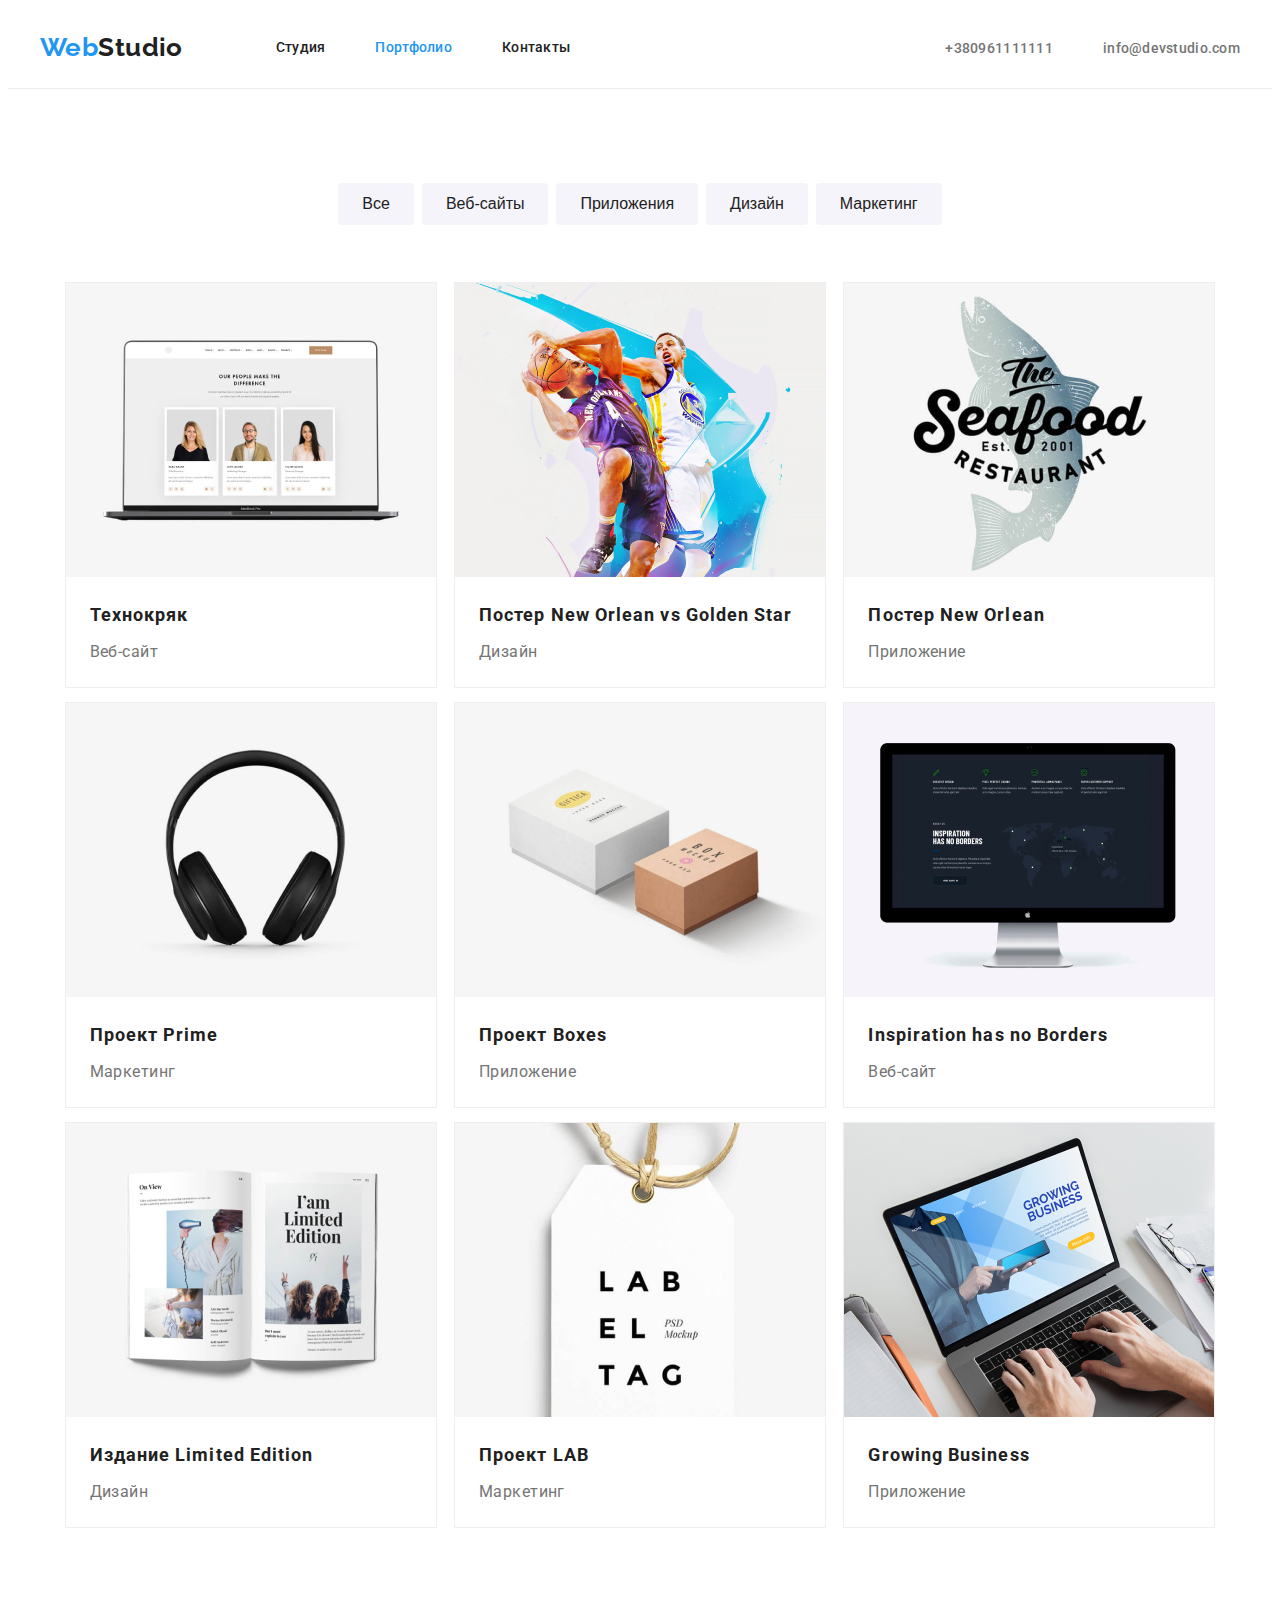
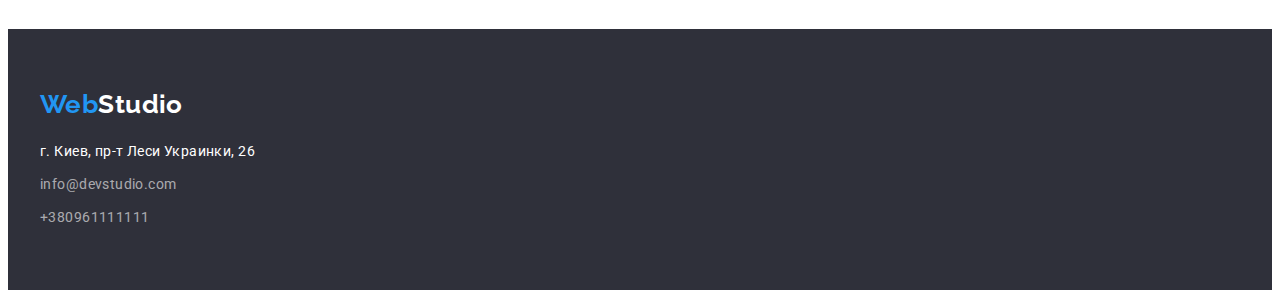
==== portfolio.html @ 531b3b22 "Update 1" ====
<!DOCTYPE html>
<html lang="en">
    <head>
        <meta charset="UTF-8">
        <meta name="viewport" content="width=device-width, initial-scale=1.0">
        <title>Portfolio</title>
        <link rel="preconnect" href="https://fonts.gstatic.com">
        <link href="https://fonts.googleapis.com/css2?family=Raleway:wght@700&family=Roboto:wght@400;500;700;900&display=swap"
            rel="stylesheet">
            <link rel="stylesheet" href="https://cdnjs.cloudflare.com/ajax/libs/modern-normalize/1.0.0/modern-normalize.min.css" integrity="sha512-ISS7cAi1PEhQ8jnbJpJZMd29NlhNj4AWYyLOSp2CE/CsHxTCu+r+t0D2yoJudVrd0/8fTVPUVDzY5Tvli75u/g==" crossorigin="anonymous" />
        <link rel="stylesheet" href="./CSS/styles.css">
    </head>
    <body>
        <header class="header">
                <div class="container">
                <nav class="navigation">
                    <!--portfolio Logo section-->
            <a class="logotype link" href="./index.html" target="_blank"><span class="logo-item">Web</span>Studio</a>
            <!--Navigation-->
            <ul class="navigation-list list">
                <li class="navigation-item">
                    <a class="navigation-link link" href="./index.html">Студия</a>
                </li>
                <li class="navigation-item">
                    <a class="navigation-link-current link" href="./portfolio.html">Портфолио</a>
                </li>
                <li class="navigation-item">
                    <a class="navigation-link link" href="#">Контакты</a>
                </li>
            </ul>
            </nav>
            <ul class="contactlist list">
                <li class="contact-link"> <a class="contact-item link" href="tel:+380961111111">+380961111111</a> </li>
                <li class="contact-link"> <a class="contact-item link" href="mailto:info@devstudio.com">info@devstudio.com</a> </li>
            </ul>
            </div>
        </header >
        <main>
            <!--portfolio Main section-->
            <section class="portfolio">
                <div class="container">
                    <h1 class="visually-hidden">filter-button</h1>
                    <ul class="list-portfolio-buttons list">
                        <li class="portfolio-buttons-items"><button class="portfolio-button" type="button">Все</button></li>
                        <li class="portfolio-buttons-items"><button class="portfolio-button" type="button">Веб-сайты</button></li>
                        <li class="portfolio-buttons-items"><button class="portfolio-button" type="button">Приложения</button></li>
                        <li class="portfolio-buttons-items"><button class="portfolio-button" type="button">Дизайн</button></li>
                        <li class="portfolio-buttons-items"><button class="portfolio-button" type="button">Маркетинг</button></li>
                    </ul>                     
                    <ul class="list-portfolio-images list">
                        <li class="list-portfolio-images-items link"><a class="link" href=""><img class="portfolio-image" src="./images/pimg/img1.png"
                                    alt="Технокряк">
                                <div class="portfolio-content">
                                    <h2 class="portfolio-images-title">Технокряк</h2>
                                    <p class="portfolio-image-description">Веб-сайт</p>
                                </div>
                            </a>
                        </li>
                        <li class="list-portfolio-images-items link"><a class="link" href=""><img class="portfolio-image" src="./images/pimg/img2.png"
                                    alt="Постер New Orlean">
                                <div class="portfolio-content">
                                    <h2 class="portfolio-images-title">Постер New Orlean vs Golden Star</h2>
                                    <p class="portfolio-image-description">Дизайн</p>
                                </div>
                            </a>
                        </li>
                        <li class="list-portfolio-images-items link"><a class="link" href=""><img class="portfolio-image" src="./images/pimg/img3.png"
                                    alt="Постер New Orlean">
                                <div class="portfolio-content">
                                    <h2 class="portfolio-images-title">Постер New Orlean</h2>
                                    <p class="portfolio-image-description">Приложение</p>
                                </div>
                            </a>
                        </li>
                        <li class="list-portfolio-images-items link"><a class="link" href=""><img class="portfolio-image" src="./images/pimg/img4.png"
                                    alt="Проект Prime">
                                <div class="portfolio-content">
                                    <h2 class="portfolio-images-title">Проект Prime</h2>
                                    <p class="portfolio-image-description">Маркетинг</p>
                                </div>
                            </a>
                        </li>
                        <li class="list-portfolio-images-items link"><a class="link" href=""><img class="portfolio-image" src="./images/pimg/img5.png"
                                    alt="Проект Boxes">
                                <div class="portfolio-content">
                                    <h2 class="portfolio-images-title">Проект Boxes</h2>
                                    <p class="portfolio-image-description">Приложение</p>
                                </div>
                            </a>
                        </li>
                        <li class="list-portfolio-images-items link"><a class="link" href=""><img class="portfolio-image" src="./images/pimg/img6.png"
                                    alt="Inspiration has no Borders">
                                <div class="portfolio-content">
                                    <h2 class="portfolio-images-title">Inspiration has no Borders</h2>
                                    <p class="portfolio-image-description">Веб-сайт</p>
                                </div>
                            </a>
                        </li>
                        <li class="list-portfolio-images-items link"><a class="link" href=""><img class="portfolio-image" src="./images/pimg/img7.png"
                                    alt="Издание Limited Edition">
                                <div class="portfolio-content">
                                    <h2 class="portfolio-images-title">Издание Limited Edition</h2>
                                    <p class="portfolio-image-description">Дизайн</p>
                                </div>
                            </a>
                        </li>
                        <li class="list-portfolio-images-items link"><a class="link" href=""><img class="portfolio-image" src="./images/pimg/img8.png"
                                    alt="Проект LAB">
                                <div class="portfolio-content">
                                    <h2 class="portfolio-images-title">Проект LAB</h2>
                                    <p class="portfolio-image-description">Маркетинг</p>
                                </div>
                            </a>
                        </li>
                        <li class="list-portfolio-images-items link"><a class="link" href=""><img class="portfolio-image" src="./images/pimg/img9.png"
                                    alt="Growing Business">
                                <div class="portfolio-content">
                                    <h2 class="portfolio-images-title">Growing Business</h2>
                                    <p class="portfolio-image-description">Приложение</p>
                                </div>
                            </a>
                        </li>
                    </ul>
                </div>         
            </section>
        </main>
        <!--portfolio contact footer section-->
        <footer class="contact-footer">
            <div class="container">
                <a class="footer-logotype link" href="./index.html" target="_blank"><span class="logo-item">Web</span>Studio</a>
                <address class="address">
                    <ul class="contact-footer-list list">
                        <li class="contact-footer-item"><a class="contact-footer-link link" href="https://goo.gl/maps/Lhu3DwiovZqrXFvk8">г. Киев, пр-т Леси Украинки, 26</a></li>
                        <li class="contact-footer-item"><a class="contact-footer-link2 link" href="mailto:info@devstudio.com">info@devstudio.com</a></li>
                        <li class="contact-footer-item"><a class="contact-footer-link2 link" href="tel:+380961111111">+380961111111</a></li>
                    </ul>
                </address>
            </div>
        </footer>
    </body>
</html>
---- CSS/styles.css ----
:root {
  --main-font: "Roboto", sans-serif;
  --secondary-font: "Raleway", sans-serif;
  --main-color: #757575;
  --secondary-color: #212121;
  --accent-color: #2196f3;
  --accent-color-secondary: #ffffff;
  --background-color: #2f303a;
  --background-color-secondary: #f5f4fa;
}
h1,
h2,
h3,
h4,
h5,
h6,
p {
  margin: 0;
}
img {
  display: block;
}
ul,
ol {
  margin: 0;
  padding: 0;
}
.list {
  list-style: none;
}
.link {
  text-decoration: none;
}
.address {
  font-style: normal;
}
.container {
  width: 1200px;
  padding-left: 15px;
  padding-right: 15px;
  text-align: center;
  margin-right: auto;
  margin-left: auto;
}
body {
  font-family: var(--main-font);
  font-size: 14px;
  letter-spacing: 0.03em;
}
/*=============HEADER============*/
.header {
  margin-bottom: 0px;
  border-bottom: 1px solid #ececec;
}
.header .container {
  display: flex;
  align-items: center;
}
.navigation {
  background: var(--accent-color-secondary);
  display: flex;
  align-items: center;
}
.logotype {
  font-family: var(--secondary-font);
  font-weight: bold;
  font-size: 26px;
  line-height: 1.19;
  color: var(--secondary-color);
  padding-top: 24px;
  padding-bottom: 25px;
  margin-right: 93px;
  display: block;
}
.logo-item {
  color: var(--accent-color);
}
.navigation-list {
  display: flex;
  align-items: center;
}
.navigation-item:not(:last-child) {
  margin-right: 50px;
}
.navigation-link {
  font-weight: 500;
  font-size: 14px;
  line-height: 1.14;
  letter-spacing: 0.02em;
  color: var(--secondary-color);
  padding-top: 32px;
  padding-bottom: 32px;
  display: block;
}
.navigation-link-current {
  font-weight: 500;
  font-size: 14px;
  line-height: 1.14;
  letter-spacing: 0.02em;
  color: var(--accent-color);
  padding-top: 32px;
  padding-bottom: 32px;
  display: block;
}
.navigation-link:hover,
.navigation-link:focus {
  color: var(--accent-color);
}
.contactlist {
  display: flex;
  align-items: center;
  margin-left: auto;
}
.contact-link:not(:last-child) {
  margin-right: 50px;
}
.contact-item {
  font-weight: 500;
  font-size: 14px;
  line-height: 1.14;
  letter-spacing: 0.02em;
  color: var(--main-color);
  padding-top: 32px;
  padding-bottom: 32px;
}
.contact-item:hover,
.contact-item:focus {
  color: var(--accent-color);
}
/*=============END-HEADER============*/
/*=============OFFER============*/

.offer-section {
  background: var(--background-color);
  padding-top: 200px;
  padding-bottom: 200px;
}
.offer-section .container {
  display: flex;
  flex-direction: column;
  justify-content: center;
  align-items: center;
}
.offer-section-title {
  font-weight: 900;
  font-size: 44px;
  line-height: 1.36;
  letter-spacing: 0.06em;
  text-transform: uppercase;
  color: var(--accent-color-secondary);
  max-width: 696px;
  text-align: center;
  margin-bottom: 30px;
}
.order-button {
  min-width: 200px;
  min-height: 50px;
  padding: 10px 32px;
  font-weight: bold;
  font-size: 16px;
  line-height: 1.875;
  letter-spacing: 0.06em;
  color: var(--accent-color-secondary);
  background: var(--accent-color);
  box-shadow: 0px 4px 4px rgba(0, 0, 0, 0.15);
  border-radius: 4px;
  border-color: transparent;
  cursor: pointer;
}
.order-button:hover,
.order-bytton:focus {
  background: var(--accent-color);
  box-shadow: 0px 4px 4px rgba(0, 0, 0, 0.15);
  border-radius: 4px;
  border-color: transparent;
  cursor: pointer;
}
/*=============END-OFFER============*/
/*=============DETAILS============*/
.details-section {
  padding-top: 94px;
  padding-bottom: 94px;
}
.visually-hidden {
  position: absolute;
  width: 1px;
  height: 1px;
  margin: -1px;
  border: 0;
  padding: 0;
  white-space: nowrap;
  clip: rect(1px 1px 1px 1px);
}
.details-section-list {
  display: flex;
  align-items: center;
  text-align: left;
  justify-content: center;
  margin: -15px;
}
.details-section-item {
  margin: 15px;
}
.details-section-title {
  font-weight: bold;
  font-size: 14px;
  line-height: 1.14;
  text-transform: uppercase;
  color: var(--secondary-color);
  margin-bottom: 10px;
}
.details-section-description {
  width: 270px;
  height: 75px;
  font-weight: normal;
  font-size: 14px;
  line-height: 1.71;
  text-transform: none;
  color: var(--main-color);
}
/*=============END-DETAILS============*/
/*=============WHAT-WE-DO============*/
.what-we-do {
  padding-bottom: 94px;
}
.what-we-do-title {
  font-weight: bold;
  font-size: 36px;
  line-height: 1.16;
  color: var(--secondary-color);
  margin-bottom: 50px;
}
.what-we-do-title-list {
  display: flex;
  align-items: center;
  justify-content: center;
  margin: -15px;
}
.what-we-do-item {
  margin-right: 15px;
}
.what-we-do-image {
  width: 370px;
  height: 294px;
}
/*=============END-WHAT-WE-DO============*/
/*=============OURTEAM============*/
.ourteam {
  background: var(--background-color-secondary);
  padding-top: 94px;
  padding-bottom: 94px;
}
.ourteam-main-title {
  font-weight: bold;
  font-size: 36px;
  line-height: 1.16;
  color: var(--secondary-color);
  margin-bottom: 50px;
}
.ourteam-list {
  display: flex;
  align-items: center;
  justify-content: center;
  margin: -15px;
}
.ourteam-list-item {
  margin: 15px;
  box-shadow: 0px 1px 3px rgba(0, 0, 0, 0.12), 0px 1px 1px rgba(0, 0, 0, 0.14),
    0px 2px 1px rgba(0, 0, 0, 0.2);
  border-radius: 0px 0px 4px 4px;
}
.ourteam-content {
  padding: 30px 57px 32px 57px;
  background: #ffffff;
}
.ourteam-title {
  font-style: normal;
  font-weight: 500;
  font-size: 16px;
  line-height: 1.18;
  color: var(--secondary-color);
  text-align: center;
  margin-bottom: 10px;
}
.ourteam-image {
  width: 270px;
  height: 260px;
}
.ourleam-description {
  font-weight: normal;
  font-size: 16px;
  line-height: 1.18;
  color: var(--main-color);
  text-align: center;
  margin-bottom: 30px;
}
/*=============END-OURTEAM============*/
/*=============CONTACT-FOOTER===========*/
.contact-footer .container {
  display: flex;
  flex-direction: column;
  text-align: left;
}
.contact-footer {
  background: var(--background-color);
  padding-top: 60px;
  padding-bottom: 60px;
}
.footer-logotype {
  font-family: Raleway;
  font-weight: bold;
  font-size: 26px;
  line-height: 1.19;
  color: var(--accent-color-secondary);
  margin-bottom: 20px;
}
.contact-footer-item:not(:last-child) {
  margin-bottom: 9px;
}
.contact-footer-link {
  font-weight: normal;
  font-size: 14px;
  line-height: 1.71;
  color: var(--accent-color-secondary);
}
.contact-footer-link2 {
  font-weight: normal;
  font-size: 14px;
  line-height: 1.71;
  color: rgba(255, 255, 255, 0.6);
}
/*=============END-CONTACT-FOOTER===========*/
/*=============PORTFOLIO-BUTTON===========*/
.portfolio {
  padding-top: 94px;
  padding-bottom: 94px;
}
.list-portfolio-buttons {
  display: flex;
  align-items: center;
  justify-content: center;
  margin-bottom: 50px;
}
.portfolio-buttons-items:not(:last-child) {
  margin-right: 8px;
}
.portfolio-button {
  min-width: 73px;
  min-height: 38px;
  padding: 6px 22px;
  font-weight: 500;
  font-size: 16px;
  line-height: 1.625;
  color: var(--secondary-color);
  background: var(--background-color-secondary);
  border-radius: 4px;
  border-color: transparent;
  cursor: pointer;
}
.portfolio-button:hover,
.portfolio-button:focus {
  font-weight: 500;
  font-size: 16px;
  line-height: 1.625;
  color: var(--accent-color-secondary);
  background: var(--accent-color);
  box-shadow: 0px 3px 1px rgba(0, 0, 0, 0.1), 0px 1px 2px rgba(0, 0, 0, 0.08),
    0px 2px 2px rgba(0, 0, 0, 0.12);
  border-radius: 4px;
  border-color: transparent;
  cursor: pointer;
}
/*=============END-PORTFOLIO-BUTTON===========*/
/*=============PORTFOLIO-IMAGES===========*/
.list-portfolio-images .container {
  display: flex;
  flex-wrap: wrap;
  align-items: center;
  justify-content: center;
  margin: -7px;
}
.portfolio-content {
  text-align: left;
  padding-top: 20px;
  padding-right: 24px;
  padding-left: 24px;
  padding-bottom: 20px;
}
.list-portfolio-images-items {
  margin: 7px;
  display: inline-block;
  border: 1px solid #eeeeee;
}
.portfolio-image {
  width: 370px;
  height: 294px;
}
.portfolio-images-title {
  font-weight: bold;
  font-size: 18px;
  line-height: 2;
  letter-spacing: 0.06em;
  color: var(--secondary-color);
  margin-bottom: 4px;
}
.portfolio-image-description {
  font-weight: normal;
  font-size: 16px;
  line-height: 1.875;
  color: var(--main-color);
}
/*=============END-PORTFOLIO-IMAGES===========*/
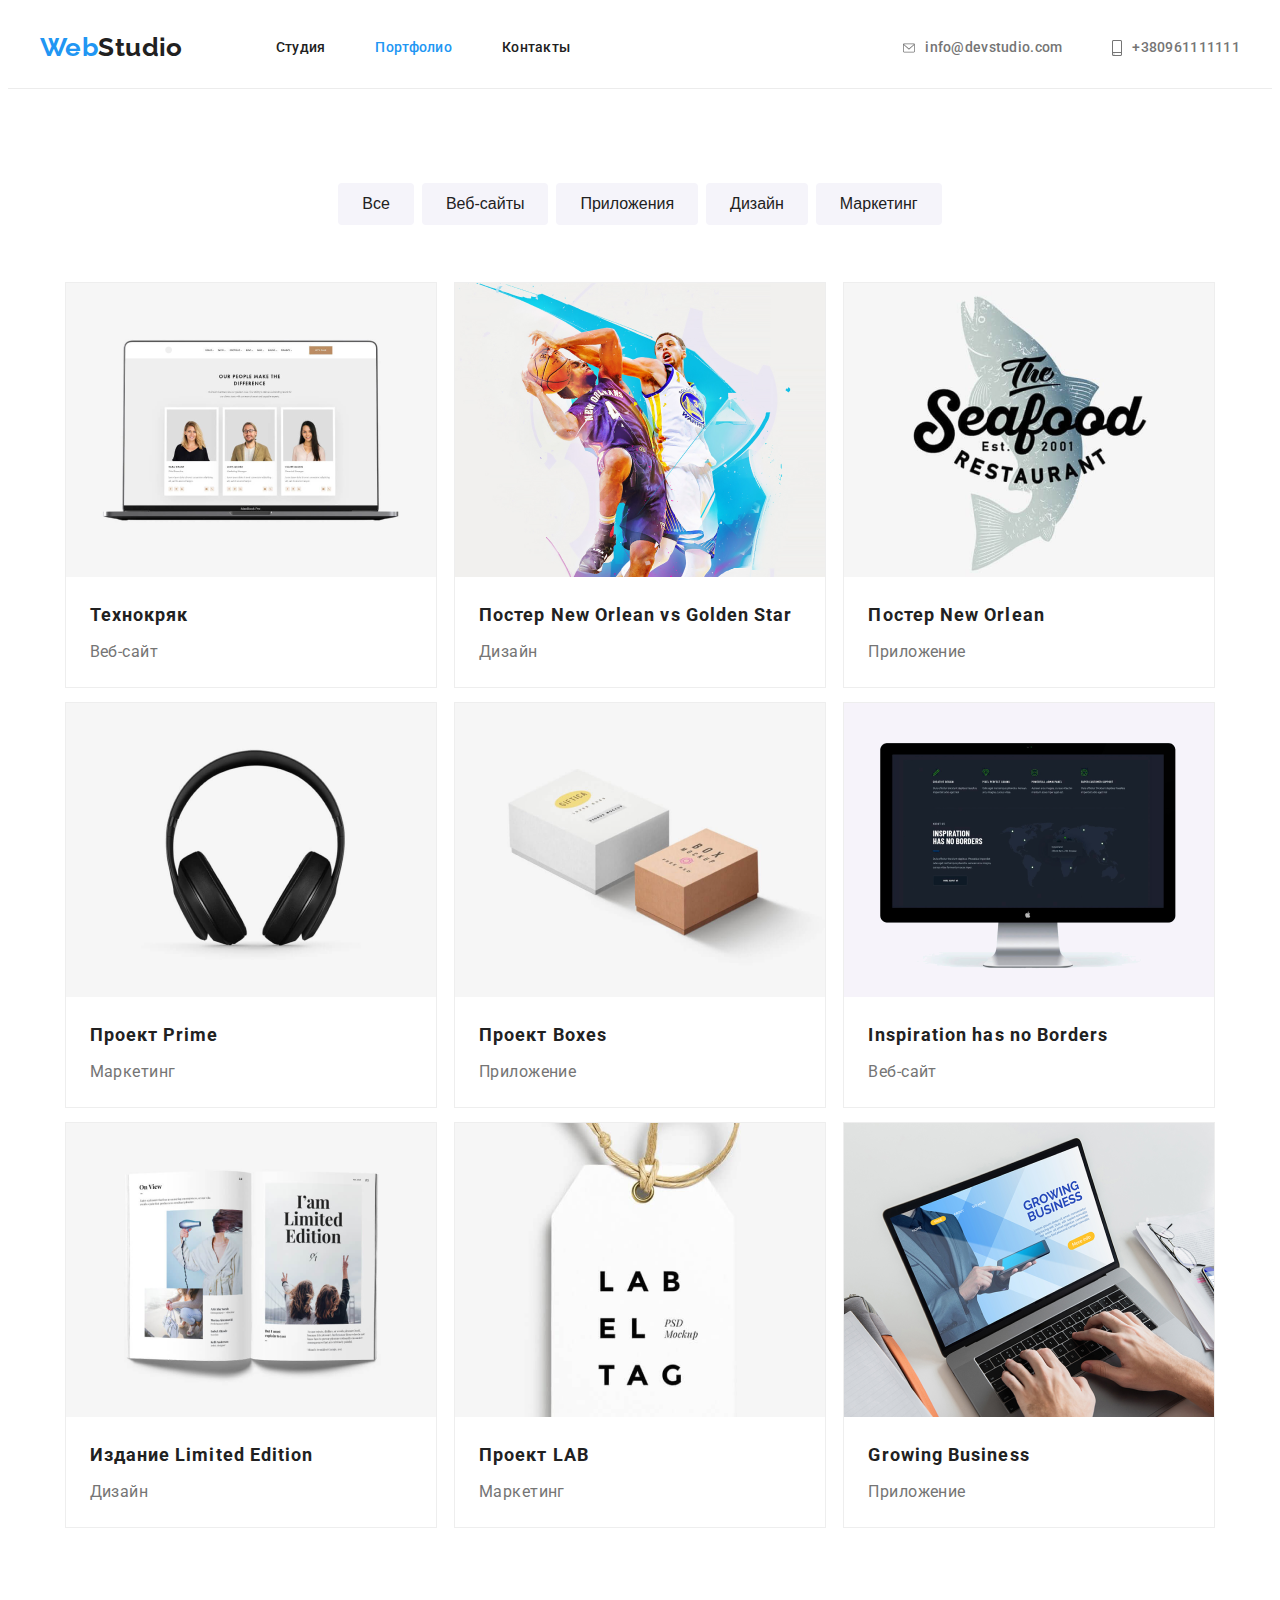
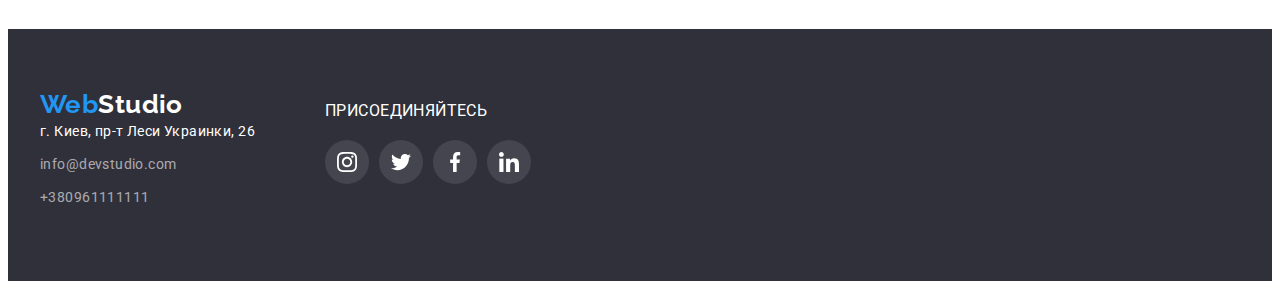
==== commit c7e159fe: "Update 6" ====
--- a/portfolio.html
+++ b/portfolio.html
@@ -30,8 +30,17 @@
             </ul>
             </nav>
             <ul class="contactlist list">
-                <li class="contact-link"> <a class="contact-item link" href="tel:+380961111111">+380961111111</a> </li>
-                <li class="contact-link"> <a class="contact-item link" href="mailto:info@devstudio.com">info@devstudio.com</a> </li>
+                <li class="contact-link"> <a class="contact-item link" href="mailto:info@devstudio.com">
+                        <svg class="social-mail">
+                            <use href="../images/symbol.svg#icon-mail">
+                            </use>
+                        </svg>info@devstudio.com</a> </li>
+            
+                <li class="contact-link"> <a class="contact-item link" href="tel:+380961111111">
+                        <svg class="social-tel">
+                            <use href="../images/symbol.svg#icon-phone">
+                            </use>
+                        </svg>+380961111111</a> </li>
             </ul>
             </div>
         </header >
@@ -127,14 +136,54 @@
         <!--portfolio contact footer section-->
         <footer class="contact-footer">
             <div class="container">
-                <a class="footer-logotype link" href="./index.html" target="_blank"><span class="logo-item">Web</span>Studio</a>
-                <address class="address">
-                    <ul class="contact-footer-list list">
-                        <li class="contact-footer-item"><a class="contact-footer-link link" href="https://goo.gl/maps/Lhu3DwiovZqrXFvk8">г. Киев, пр-т Леси Украинки, 26</a></li>
-                        <li class="contact-footer-item"><a class="contact-footer-link2 link" href="mailto:info@devstudio.com">info@devstudio.com</a></li>
-                        <li class="contact-footer-item"><a class="contact-footer-link2 link" href="tel:+380961111111">+380961111111</a></li>
+                <div class="container-qwe"><a class="footer-logotype link" href="./index.html" target="_blank"><span
+                            class="logo-item">Web</span>Studio</a>
+                    <address class="address">
+                        <ul class="contact-footer-list list">
+                            <li class="contact-footer-item"><a class="contact-footer-link link"
+                                    href="https://goo.gl/maps/Lhu3DwiovZqrXFvk8">г. Киев, пр-т Леси Украинки, 26</a></li>
+                            <li class="contact-footer-item"><a class="contact-footer-link2 link"
+                                    href="mailto:info@devstudio.com">info@devstudio.com</a></li>
+                            <li class="contact-footer-item"><a class="contact-footer-link2 link"
+                                    href="tel:+380961111111">+380961111111</a>
+                            </li>
+                        </ul>
+                    </address>
+                </div>
+                <div class="connect">
+                    <h2 class="connect-to-us">ПРИСОЕДИНЯЙТЕСЬ</h2>
+                    <ul class="connect-to-us-list list">
+                        <li class="social-list-item">
+                            <a href="" class="social-footer-list-link link">
+                                <svg class="social-footer-list-icon">
+                                    <use href="../images/symbol.svg#icon-instagram"></use>
+                                </svg>
+                            </a>
+                        </li>
+                        <li class="social-list-item">
+                            <a href="" class="social-footer-list-link  link">
+                                <svg class="social-footer-list-icon">
+                                    <use href="../images/symbol.svg#icon-twitter"></use>
+                                </svg>
+                            </a>
+                        </li>
+                        <li class="social-list-item">
+                            <a href="" class="social-footer-list-link link">
+                                <svg class="social-footer-list-icon">
+                                    <use href="../images/symbol.svg#icon-facebook"></use>
+                                </svg>
+                            </a>
+                        </li>
+                        <li class="social-list-item">
+                            <a href="" class="social-footer-list-link link">
+                                <svg class="social-footer-list-icon">
+                                    <use href="../images/symbol.svg#icon-linkedin"></use>
+                                </svg>
+                            </a>
+                        </li>
                     </ul>
-                </address>
+                </div>
+        
             </div>
         </footer>
     </body>
--- a/CSS/styles.css
+++ b/CSS/styles.css
@@ -42,6 +42,7 @@
   margin-right: auto;
   margin-left: auto;
 }
+
 body {
   font-family: var(--main-font);
   font-size: 14px;
@@ -115,6 +116,7 @@
   margin-right: 50px;
 }
 .contact-item {
+  display: flex;
   font-weight: 500;
   font-size: 14px;
   line-height: 1.14;
@@ -127,11 +129,42 @@
 .contact-item:focus {
   color: var(--accent-color);
 }
+.social-mail {
+  width: 12px;
+  height: 16px;
+  fill: #757575;
+  margin-right: 10px;
+}
+.social-tel {
+  width: 10px;
+  height: 16px;
+  fill: #757575;
+  margin-right: 10px;
+}
+.contact-item:hover .social-mail,
+.contact-item:focus .social-mail {
+  fill: var(--accent-color);
+}
+.contact-item:hover .social-tel,
+.contact-item:focus .social-tel {
+  fill: var(--accent-color);
+}
+
 /*=============END-HEADER============*/
 /*=============OFFER============*/
 
 .offer-section {
   background: var(--background-color);
+  background-image: linear-gradient(
+      rgba(47, 48, 58, 0.4),
+      rgba(47, 48, 58, 0.4)
+    ),
+    url("../images/Img8.jpg");
+  background-repeat: no-repeat;
+  background-position: center;
+  max-width: 1600px;
+  margin: 0 auto;
+  background-size: cover;
   padding-top: 200px;
   padding-bottom: 200px;
 }
@@ -201,6 +234,30 @@
 .details-section-item {
   margin: 15px;
 }
+.details-section-item::before {
+  display: block;
+  height: 120px;
+  width: 270px;
+  content: "";
+  background-repeat: no-repeat;
+  background-position: center;
+  background-color: #f5f4fa;
+  border-radius: 4px;
+  margin-bottom: 30px;
+}
+.antenna::before {
+  background-image: url("../images/antenna 1.svg");
+}
+.clock::before {
+  background-image: url("../images/clock\ 1.svg");
+}
+.vector::before {
+  background-image: url("../images/Vector.svg");
+}
+.astronaut::before {
+  background-image: url("../images/astronaut 1.svg");
+}
+
 .details-section-title {
   font-weight: bold;
   font-size: 14px;
@@ -270,8 +327,8 @@
   border-radius: 0px 0px 4px 4px;
 }
 .ourteam-content {
-  padding: 30px 57px 32px 57px;
-  background: #ffffff;
+  padding: 30px 32px 32px 32px;
+  background-color: var(--accent-color-secondary);
 }
 .ourteam-title {
   font-style: normal;
@@ -286,19 +343,44 @@
   width: 270px;
   height: 260px;
 }
-.ourleam-description {
+.ourteam-description {
   font-weight: normal;
   font-size: 16px;
   line-height: 1.18;
   color: var(--main-color);
   text-align: center;
-  margin-bottom: 30px;
+  margin-bottom: 16px;
+}
+.social-list {
+  display: flex;
+  justify-content: space-between;
+}
+.social-list-link {
+  display: flex;
+  justify-content: center;
+  align-items: center;
+  width: 44px;
+  height: 44px;
+  background-color: #ffffff;
+  border-radius: 50%;
+}
+.social-list-link:hover,
+.social-list-link:focus {
+  background-color: var(--accent-color);
+}
+.social-list-icon {
+  width: 20px;
+  height: 20px;
+  fill: #afb1b8;
+}
+.social-list-link:hover .social-list-icon,
+.social-list-link:focus .social-list-icon {
+  fill: var(--accent-color-secondary);
 }
 /*=============END-OURTEAM============*/
 /*=============CONTACT-FOOTER===========*/
 .contact-footer .container {
   display: flex;
-  flex-direction: column;
   text-align: left;
 }
 .contact-footer {
@@ -328,6 +410,96 @@
   font-size: 14px;
   line-height: 1.71;
   color: rgba(255, 255, 255, 0.6);
+}
+.connect {
+  display: inline-block;
+  width: 206px;
+  height: 80px;
+  padding-top: 12px;
+  padding-bottom: 40px;
+  margin-left: 70px;
+}
+.connect-to-us {
+  font-weight: normal;
+  font-size: 16px;
+  color: var(--accent-color-secondary);
+  margin-bottom: 20px;
+}
+
+.connect-to-us-list {
+  display: flex;
+  align-items: center;
+  justify-content: space-between;
+}
+.social-footer-list-link {
+  display: flex;
+  justify-content: center;
+  align-items: center;
+  width: 44px;
+  height: 44px;
+  background-color: rgba(255, 255, 255, 0.1);
+  border-radius: 50%;
+}
+.social-footer-list-icon {
+  width: 20px;
+  height: 20px;
+  fill: var(--accent-color-secondary);
+}
+.social-footer-list-link:hover,
+.social-footer-list-link:focus {
+  background-color: var(--accent-color);
+}
+.social-footer-list-link:hover .social-list-icon,
+.social-footer-list-link:focus .social-list-icon {
+  fill: var(--accent-color-secondary);
+  background-color: rgba(255, 255, 255, 0.1);
+}
+
+.client-section {
+  padding-top: 94px;
+  padding-bottom: 94px;
+}
+.client-title {
+  font-weight: bold;
+  font-size: 36px;
+  line-height: 1.16;
+  color: var(--secondary-color);
+  margin-bottom: 50px;
+}
+
+.client-link {
+  display: flex;
+  justify-content: center;
+  align-items: center;
+  border: 1px solid #afb1b8;
+  border-radius: 4px;
+  width: 170px;
+  height: 90px;
+}
+
+.client-link:hover .client-content,
+.client-link:focus .client-content {
+  fill: var(--accent-color);
+}
+
+.client-link:hover,
+.client-link:focus {
+  border-color: var(--accent-color);
+}
+
+.client-list {
+  display: flex;
+  justify-content: space-between;
+}
+
+.client-content {
+  fill: #afb1b8;
+}
+
+.client-item {
+  width: 170px;
+  height: 90px;
+  display: flex;
 }
 /*=============END-CONTACT-FOOTER===========*/
 /*=============PORTFOLIO-BUTTON===========*/
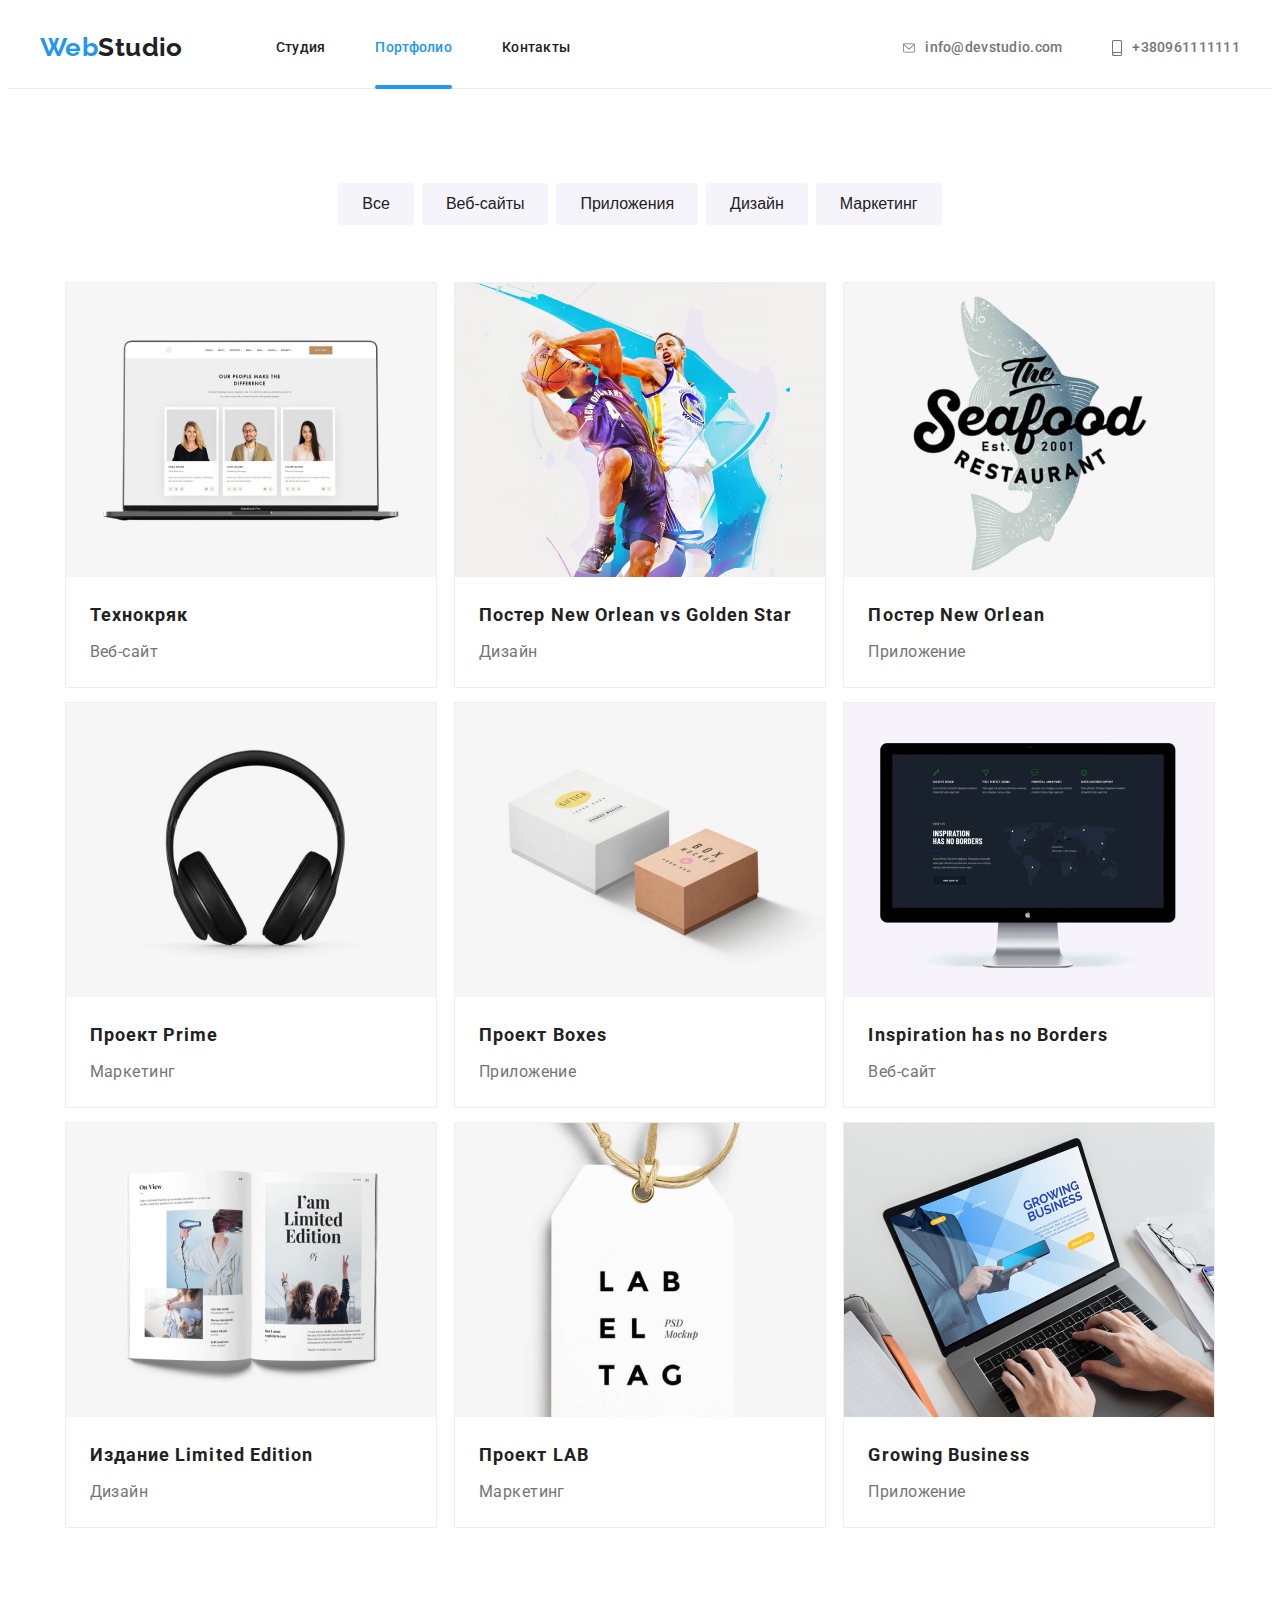
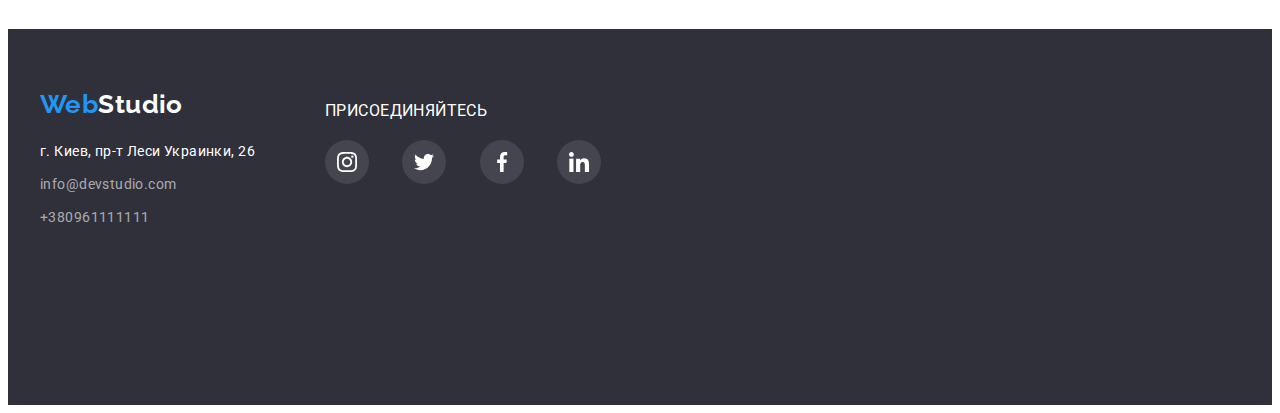
==== commit b469e2ee: "up5" ====
--- a/portfolio.html
+++ b/portfolio.html
@@ -32,13 +32,13 @@
             <ul class="contactlist list">
                 <li class="contact-link"> <a class="contact-item link" href="mailto:info@devstudio.com">
                         <svg class="social-mail">
-                            <use href="../images/symbol.svg#icon-mail">
+                            <use href="./images/symbol.svg#icon-mail">
                             </use>
                         </svg>info@devstudio.com</a> </li>
             
                 <li class="contact-link"> <a class="contact-item link" href="tel:+380961111111">
                         <svg class="social-tel">
-                            <use href="../images/symbol.svg#icon-phone">
+                            <use href="./images/symbol.svg#icon-phone">
                             </use>
                         </svg>+380961111111</a> </li>
             </ul>
@@ -57,72 +57,133 @@
                         <li class="portfolio-buttons-items"><button class="portfolio-button" type="button">Маркетинг</button></li>
                     </ul>                     
                     <ul class="list-portfolio-images list">
-                        <li class="list-portfolio-images-items link"><a class="link" href=""><img class="portfolio-image" src="./images/pimg/img1.png"
-                                    alt="Технокряк">
+                                    <li class="list-portfolio-images-items link">
+                            <a class="link" href="">
+                                <div class="portfolio-list-images-wrapper">
+                                            <img class="portfolio-image" src="./images/pimg/img1.png" alt="Технокряк">
+                                                <p class="overlay">Технокряк это современная площадка распространения коронавируса. Компании используют эту платформу для цифрового
+                                                шпионажа и атак на защищённые сервера конкурентов.</p>
+                                </div>
                                 <div class="portfolio-content">
                                     <h2 class="portfolio-images-title">Технокряк</h2>
                                     <p class="portfolio-image-description">Веб-сайт</p>
                                 </div>
                             </a>
                         </li>
-                        <li class="list-portfolio-images-items link"><a class="link" href=""><img class="portfolio-image" src="./images/pimg/img2.png"
+                        <li class="list-portfolio-images-items link">
+                            <a class="link" href="">
+                                <div class="portfolio-list-images-wrapper">
+                                <img class="portfolio-image" src="./images/pimg/img2.png"
                                     alt="Постер New Orlean">
+                                    <p class="overlay">Технокряк это современная площадка распространения коронавируса. Компании используют эту платформу
+                                        для цифрового
+                                        шпионажа и атак на защищённые сервера конкурентов.</p>
+                                    </div>
                                 <div class="portfolio-content">
                                     <h2 class="portfolio-images-title">Постер New Orlean vs Golden Star</h2>
                                     <p class="portfolio-image-description">Дизайн</p>
                                 </div>
                             </a>
                         </li>
-                        <li class="list-portfolio-images-items link"><a class="link" href=""><img class="portfolio-image" src="./images/pimg/img3.png"
+                        <li class="list-portfolio-images-items link">
+                            <a class="link" href="">
+                                <div class="portfolio-list-images-wrapper">
+                                <img class="portfolio-image" src="./images/pimg/img3.png"
                                     alt="Постер New Orlean">
+                                    <p class="overlay">Технокряк это современная площадка распространения коронавируса. Компании используют эту платформу
+                                        для цифрового
+                                        шпионажа и атак на защищённые сервера конкурентов.</p>
+                                    </div>
                                 <div class="portfolio-content">
                                     <h2 class="portfolio-images-title">Постер New Orlean</h2>
                                     <p class="portfolio-image-description">Приложение</p>
                                 </div>
                             </a>
                         </li>
-                        <li class="list-portfolio-images-items link"><a class="link" href=""><img class="portfolio-image" src="./images/pimg/img4.png"
+                        <li class="list-portfolio-images-items link">
+                            <a class="link" href="">
+                                <div class="portfolio-list-images-wrapper">
+                                <img class="portfolio-image" src="./images/pimg/img4.png"
                                     alt="Проект Prime">
+                                    <p class="overlay">Технокряк это современная площадка распространения коронавируса. Компании используют эту платформу
+                                        для цифрового
+                                        шпионажа и атак на защищённые сервера конкурентов.</p>
+                                    </div>
                                 <div class="portfolio-content">
                                     <h2 class="portfolio-images-title">Проект Prime</h2>
                                     <p class="portfolio-image-description">Маркетинг</p>
                                 </div>
                             </a>
                         </li>
-                        <li class="list-portfolio-images-items link"><a class="link" href=""><img class="portfolio-image" src="./images/pimg/img5.png"
+                        <li class="list-portfolio-images-items link">
+                            <a class="link" href="">
+                                <div class="portfolio-list-images-wrapper">
+                                <img class="portfolio-image" src="./images/pimg/img5.png"
                                     alt="Проект Boxes">
+                                    <p class="overlay">Технокряк это современная площадка распространения коронавируса. Компании используют эту платформу
+                                        для цифрового
+                                        шпионажа и атак на защищённые сервера конкурентов.</p>
+                                    </div>
                                 <div class="portfolio-content">
                                     <h2 class="portfolio-images-title">Проект Boxes</h2>
                                     <p class="portfolio-image-description">Приложение</p>
                                 </div>
                             </a>
                         </li>
-                        <li class="list-portfolio-images-items link"><a class="link" href=""><img class="portfolio-image" src="./images/pimg/img6.png"
+                        <li class="list-portfolio-images-items link">
+                            <a class="link" href="">
+                                <div class="portfolio-list-images-wrapper">
+                                <img class="portfolio-image" src="./images/pimg/img6.png"
                                     alt="Inspiration has no Borders">
+                                    <p class="overlay">Технокряк это современная площадка распространения коронавируса. Компании используют эту платформу
+                                        для цифрового
+                                        шпионажа и атак на защищённые сервера конкурентов.</p>
+                                    </div>
                                 <div class="portfolio-content">
                                     <h2 class="portfolio-images-title">Inspiration has no Borders</h2>
                                     <p class="portfolio-image-description">Веб-сайт</p>
                                 </div>
                             </a>
                         </li>
-                        <li class="list-portfolio-images-items link"><a class="link" href=""><img class="portfolio-image" src="./images/pimg/img7.png"
+                        <li class="list-portfolio-images-items link">
+                            <a class="link" href="">
+                                <div class="portfolio-list-images-wrapper">
+                                <img class="portfolio-image" src="./images/pimg/img7.png"
                                     alt="Издание Limited Edition">
+                                    <p class="overlay">Технокряк это современная площадка распространения коронавируса. Компании используют эту платформу
+                                        для цифрового
+                                        шпионажа и атак на защищённые сервера конкурентов.</p>
+                                    </div>
                                 <div class="portfolio-content">
                                     <h2 class="portfolio-images-title">Издание Limited Edition</h2>
                                     <p class="portfolio-image-description">Дизайн</p>
                                 </div>
                             </a>
                         </li>
-                        <li class="list-portfolio-images-items link"><a class="link" href=""><img class="portfolio-image" src="./images/pimg/img8.png"
+                        <li class="list-portfolio-images-items link">
+                            <a class="link" href="">
+                                <div class="portfolio-list-images-wrapper">
+                                <img class="portfolio-image" src="./images/pimg/img8.png"
                                     alt="Проект LAB">
+                                    <p class="overlay">Технокряк это современная площадка распространения коронавируса. Компании используют эту платформу
+                                        для цифрового
+                                        шпионажа и атак на защищённые сервера конкурентов.</p>
+                                    </div>
                                 <div class="portfolio-content">
                                     <h2 class="portfolio-images-title">Проект LAB</h2>
                                     <p class="portfolio-image-description">Маркетинг</p>
                                 </div>
                             </a>
                         </li>
-                        <li class="list-portfolio-images-items link"><a class="link" href=""><img class="portfolio-image" src="./images/pimg/img9.png"
+                        <li class="list-portfolio-images-items link">
+                            <a class="link" href="">
+                                <div class="portfolio-list-images-wrapper">
+                                <img class="portfolio-image" src="./images/pimg/img9.png"
                                     alt="Growing Business">
+                                    <p class="overlay">Технокряк это современная площадка распространения коронавируса. Компании используют эту платформу
+                                        для цифрового
+                                        шпионажа и атак на защищённые сервера конкурентов.</p>
+                                    </div>
                                 <div class="portfolio-content">
                                     <h2 class="portfolio-images-title">Growing Business</h2>
                                     <p class="portfolio-image-description">Приложение</p>
@@ -156,28 +217,28 @@
                         <li class="social-list-item">
                             <a href="" class="social-footer-list-link link">
                                 <svg class="social-footer-list-icon">
-                                    <use href="../images/symbol.svg#icon-instagram"></use>
+                                    <use href="./images/symbol.svg#icon-instagram"></use>
                                 </svg>
                             </a>
                         </li>
                         <li class="social-list-item">
                             <a href="" class="social-footer-list-link  link">
                                 <svg class="social-footer-list-icon">
-                                    <use href="../images/symbol.svg#icon-twitter"></use>
+                                    <use href="./images/symbol.svg#icon-twitter"></use>
                                 </svg>
                             </a>
                         </li>
                         <li class="social-list-item">
                             <a href="" class="social-footer-list-link link">
                                 <svg class="social-footer-list-icon">
-                                    <use href="../images/symbol.svg#icon-facebook"></use>
+                                    <use href="./images/symbol.svg#icon-facebook"></use>
                                 </svg>
                             </a>
                         </li>
                         <li class="social-list-item">
                             <a href="" class="social-footer-list-link link">
                                 <svg class="social-footer-list-icon">
-                                    <use href="../images/symbol.svg#icon-linkedin"></use>
+                                    <use href="./images/symbol.svg#icon-linkedin"></use>
                                 </svg>
                             </a>
                         </li>
--- a/CSS/styles.css
+++ b/CSS/styles.css
@@ -7,6 +7,7 @@
   --accent-color-secondary: #ffffff;
   --background-color: #2f303a;
   --background-color-secondary: #f5f4fa;
+  --time-hover: 250ms;
 }
 h1,
 h2,
@@ -72,6 +73,11 @@
   padding-bottom: 25px;
   margin-right: 93px;
   display: block;
+  transition: var(--time-hover) cubic-bezier(0.4, 0, 0.2, 1);
+}
+.logotype:hover,
+.logotype:focus {
+  color: var(--accent-color);
 }
 .logo-item {
   color: var(--accent-color);
@@ -92,8 +98,14 @@
   padding-top: 32px;
   padding-bottom: 32px;
   display: block;
+  transition: fill var(--time-hover) cubic-bezier(0.4, 0, 0.2, 1);
+}
+.navigation-link:hover,
+.navigation-link:focus {
+  color: var(--accent-color);
 }
 .navigation-link-current {
+  position: relative;
   font-weight: 500;
   font-size: 14px;
   line-height: 1.14;
@@ -103,9 +115,15 @@
   padding-bottom: 32px;
   display: block;
 }
-.navigation-link:hover,
-.navigation-link:focus {
-  color: var(--accent-color);
+.navigation-link-current::after {
+  display: block;
+  position: absolute;
+  bottom: -1px;
+  content: "";
+  width: 100%;
+  height: 4px;
+  background: var(--accent-color);
+  border-radius: 2px;
 }
 .contactlist {
   display: flex;
@@ -124,30 +142,36 @@
   color: var(--main-color);
   padding-top: 32px;
   padding-bottom: 32px;
+  transition: fill var(--time-hover) cubic-bezier(0.4, 0, 0.2, 1);
 }
 .contact-item:hover,
 .contact-item:focus {
   color: var(--accent-color);
+  transition: fill var(--time-hover) cubic-bezier(0.4, 0, 0.2, 1);
 }
 .social-mail {
   width: 12px;
   height: 16px;
   fill: #757575;
   margin-right: 10px;
+  transition: fill var(--time-hover) cubic-bezier(0.4, 0, 0.2, 1);
 }
 .social-tel {
   width: 10px;
   height: 16px;
   fill: #757575;
   margin-right: 10px;
+  transition: fill var(--time-hover) cubic-bezier(0.4, 0, 0.2, 1);
 }
 .contact-item:hover .social-mail,
 .contact-item:focus .social-mail {
   fill: var(--accent-color);
+  transition: all 250ms cubic-bezier(0.4, 0, 0.2, 1);
 }
 .contact-item:hover .social-tel,
 .contact-item:focus .social-tel {
   fill: var(--accent-color);
+  transition: fill var(--time-hover) cubic-bezier(0.4, 0, 0.2, 1);
 }
 
 /*=============END-HEADER============*/
@@ -199,6 +223,7 @@
   border-radius: 4px;
   border-color: transparent;
   cursor: pointer;
+  transition: fill var(--time-hover) cubic-bezier(0.4, 0, 0.2, 1);
 }
 .order-button:hover,
 .order-bytton:focus {
@@ -207,6 +232,7 @@
   border-radius: 4px;
   border-color: transparent;
   cursor: pointer;
+  transition: fill var(--time-hover) cubic-bezier(0.4, 0, 0.2, 1);
 }
 /*=============END-OFFER============*/
 /*=============DETAILS============*/
@@ -241,7 +267,7 @@
   content: "";
   background-repeat: no-repeat;
   background-position: center;
-  background-color: #f5f4fa;
+  background-color: var(--background-color-secondary);
   border-radius: 4px;
   margin-bottom: 30px;
 }
@@ -294,11 +320,30 @@
   margin: -15px;
 }
 .what-we-do-item {
-  margin-right: 15px;
+  position: relative;
+  margin: 15px;
+  z-index: -1;
 }
 .what-we-do-image {
   width: 370px;
   height: 294px;
+}
+.what-we-do-description {
+  position: absolute;
+  left: 0;
+  bottom: 0;
+  width: 100%;
+  height: 100%;
+  background-color: rgba(47, 48, 58, 0.8);
+  width: 370px;
+  height: 70px;
+  font-weight: bold;
+  font-size: 14px;
+  line-height: 1.14;
+  text-align: center;
+  text-transform: uppercase;
+  padding: 27px 82px 27px 83px;
+  color: var(--accent-color-secondary);
 }
 /*=============END-WHAT-WE-DO============*/
 /*=============OURTEAM============*/
@@ -322,13 +367,13 @@
 }
 .ourteam-list-item {
   margin: 15px;
+}
+.ourteam-content {
+  padding: 30px 32px 32px 32px;
+  background-color: var(--accent-color-secondary);
   box-shadow: 0px 1px 3px rgba(0, 0, 0, 0.12), 0px 1px 1px rgba(0, 0, 0, 0.14),
     0px 2px 1px rgba(0, 0, 0, 0.2);
   border-radius: 0px 0px 4px 4px;
-}
-.ourteam-content {
-  padding: 30px 32px 32px 32px;
-  background-color: var(--accent-color-secondary);
 }
 .ourteam-title {
   font-style: normal;
@@ -355,29 +400,86 @@
   display: flex;
   justify-content: space-between;
 }
-.social-list-link {
-  display: flex;
-  justify-content: center;
-  align-items: center;
+.social-list-item {
   width: 44px;
   height: 44px;
-  background-color: #ffffff;
+}
+.social-list-link {
+  display: flex;
+  justify-content: center;
+  align-items: center;
+  width: 100%;
+  height: 100%;
+  background-color: var(--accent-color-secondary);
   border-radius: 50%;
+  transition: fill var(--time-hover) cubic-bezier(0.4, 0, 0.2, 1);
 }
 .social-list-link:hover,
 .social-list-link:focus {
   background-color: var(--accent-color);
+  transition: fill var(--time-hover) cubic-bezier(0.4, 0, 0.2, 1);
 }
 .social-list-icon {
   width: 20px;
   height: 20px;
   fill: #afb1b8;
+  transition: fill 250ms cubic-bezier(0.4, 0, 0.2, 1);
 }
 .social-list-link:hover .social-list-icon,
 .social-list-link:focus .social-list-icon {
   fill: var(--accent-color-secondary);
-}
+  transition: fill var(--time-hover) cubic-bezier(0.4, 0, 0.2, 1);
+}
+
 /*=============END-OURTEAM============*/
+/*=============CLIENT SECTION===========*/
+.client-section {
+  padding-top: 94px;
+  padding-bottom: 94px;
+}
+.client-title {
+  font-weight: bold;
+  font-size: 36px;
+  line-height: 1.16;
+  color: var(--secondary-color);
+  margin-bottom: 50px;
+}
+.client-list {
+  display: flex;
+  justify-content: space-between;
+}
+.client-link {
+  display: flex;
+  justify-content: center;
+  align-items: center;
+  border: 1px solid #afb1b8;
+  border-radius: 4px;
+  width: 100%;
+  height: 100%;
+  transition: fill var(--time-hover) cubic-bezier(0.4, 0, 0.2, 1);
+}
+
+.client-link:hover .client-content,
+.client-link:focus .client-content {
+  fill: var(--accent-color);
+  transition: fill var(--time-hover) cubic-bezier(0.4, 0, 0.2, 1);
+}
+
+.client-link:hover,
+.client-link:focus {
+  border-color: var(--accent-color);
+  transition: fill var(--time-hover) cubic-bezier(0.4, 0, 0.2, 1);
+}
+.client-content {
+  fill: #afb1b8;
+  transition: fill var(--time-hover) cubic-bezier(0.4, 0, 0.2, 1);
+}
+.client-item {
+  width: 170px;
+  height: 90px;
+  display: flex;
+}
+/*=============END CLIENT SECTION===========*/
 /*=============CONTACT-FOOTER===========*/
 .contact-footer .container {
   display: flex;
@@ -389,12 +491,18 @@
   padding-bottom: 60px;
 }
 .footer-logotype {
+  display: inline-block;
   font-family: Raleway;
   font-weight: bold;
   font-size: 26px;
   line-height: 1.19;
   color: var(--accent-color-secondary);
   margin-bottom: 20px;
+  transition: fill var(--time-hover) cubic-bezier(0.4, 0, 0.2, 1);
+}
+.footer-logotype:hover,
+.footer-logotype:focus {
+  color: var(--accent-color);
 }
 .contact-footer-item:not(:last-child) {
   margin-bottom: 9px;
@@ -404,20 +512,30 @@
   font-size: 14px;
   line-height: 1.71;
   color: var(--accent-color-secondary);
+  transition: fill var(--time-hover) cubic-bezier(0.4, 0, 0.2, 1);
+}
+.contact-footer-link:hover,
+.contact-footer-link:focus {
+  color: var(--accent-color);
 }
 .contact-footer-link2 {
   font-weight: normal;
   font-size: 14px;
   line-height: 1.71;
   color: rgba(255, 255, 255, 0.6);
+  transition: fill var(--time-hover) cubic-bezier(0.4, 0, 0.2, 1);
+}
+.contact-footer-link2:hover,
+.contact-footer-link2:focus {
+  color: var(--accent-color);
 }
 .connect {
   display: inline-block;
-  width: 206px;
+  width: 276px;
   height: 80px;
   padding-top: 12px;
-  padding-bottom: 40px;
-  margin-left: 70px;
+  padding-bottom: 164px;
+  padding-left: 70px;
 }
 .connect-to-us {
   font-weight: normal;
@@ -431,19 +549,25 @@
   align-items: center;
   justify-content: space-between;
 }
-.social-footer-list-link {
-  display: flex;
-  justify-content: center;
-  align-items: center;
+.social-footer-list-item {
   width: 44px;
   height: 44px;
+}
+.social-footer-list-link {
+  display: flex;
+  justify-content: center;
+  align-items: center;
+  width: 100%;
+  height: 100%;
   background-color: rgba(255, 255, 255, 0.1);
   border-radius: 50%;
+  transition: fill var(--time-hover) cubic-bezier(0.4, 0, 0.2, 1);
 }
 .social-footer-list-icon {
   width: 20px;
   height: 20px;
   fill: var(--accent-color-secondary);
+  transition: fill 250ms cubic-bezier(0.4, 0, 0.2, 1);
 }
 .social-footer-list-link:hover,
 .social-footer-list-link:focus {
@@ -453,53 +577,7 @@
 .social-footer-list-link:focus .social-list-icon {
   fill: var(--accent-color-secondary);
   background-color: rgba(255, 255, 255, 0.1);
-}
-
-.client-section {
-  padding-top: 94px;
-  padding-bottom: 94px;
-}
-.client-title {
-  font-weight: bold;
-  font-size: 36px;
-  line-height: 1.16;
-  color: var(--secondary-color);
-  margin-bottom: 50px;
-}
-
-.client-link {
-  display: flex;
-  justify-content: center;
-  align-items: center;
-  border: 1px solid #afb1b8;
-  border-radius: 4px;
-  width: 170px;
-  height: 90px;
-}
-
-.client-link:hover .client-content,
-.client-link:focus .client-content {
-  fill: var(--accent-color);
-}
-
-.client-link:hover,
-.client-link:focus {
-  border-color: var(--accent-color);
-}
-
-.client-list {
-  display: flex;
-  justify-content: space-between;
-}
-
-.client-content {
-  fill: #afb1b8;
-}
-
-.client-item {
-  width: 170px;
-  height: 90px;
-  display: flex;
+  transition: fill var(--time-hover) cubic-bezier(0.4, 0, 0.2, 1);
 }
 /*=============END-CONTACT-FOOTER===========*/
 /*=============PORTFOLIO-BUTTON===========*/
@@ -528,6 +606,7 @@
   border-radius: 4px;
   border-color: transparent;
   cursor: pointer;
+  transition: fill var(--time-hover) cubic-bezier(0.4, 0, 0.2, 1);
 }
 .portfolio-button:hover,
 .portfolio-button:focus {
@@ -541,6 +620,7 @@
   border-radius: 4px;
   border-color: transparent;
   cursor: pointer;
+  transition: fill var(--time-hover) cubic-bezier(0.4, 0, 0.2, 1);
 }
 /*=============END-PORTFOLIO-BUTTON===========*/
 /*=============PORTFOLIO-IMAGES===========*/
@@ -562,6 +642,15 @@
   margin: 7px;
   display: inline-block;
   border: 1px solid #eeeeee;
+  transition: fill var(--time-hover) cubic-bezier(0.4, 0, 0.2, 1);
+}
+.list-portfolio-images-items:hover,
+.list-portfolio-images-items:focus {
+  border: 1px solid #eeeeee;
+  border: 1px solid #eeeeee;
+  box-shadow: 0px 1px 1px rgba(0, 0, 0, 0.12), 0px 4px 4px rgba(0, 0, 0, 0.06),
+    1px 4px 6px rgba(0, 0, 0, 0.16);
+  transition: fill var(--time-hover) cubic-bezier(0.4, 0, 0.2, 1);
 }
 .portfolio-image {
   width: 370px;
@@ -581,4 +670,89 @@
   line-height: 1.875;
   color: var(--main-color);
 }
+.portfolio-list-images-wrapper {
+  position: relative;
+  overflow: hidden;
+}
+.overlay {
+  position: absolute;
+  padding: 63px 24px 63px 24px;
+  font-size: 18px;
+  line-height: 1.56;
+  color: var(--accent-color-secondary);
+  text-align: left;
+  left: 0;
+  top: 0;
+  width: 100%;
+  height: 100%;
+  background-color: rgba(33, 150, 243, 0.9);
+  color: var(--accent-color-secondary);
+  transform: translateY(101%);
+  transition: all var(--time-hover) cubic-bezier(0.4, 0, 0.2, 1);
+}
+.portfolio-list-images-wrapper:hover .overlay,
+.portfolio-list-images-wrapper:focus .overlay {
+  transform: translateY(0);
+}
 /*=============END-PORTFOLIO-IMAGES===========*/
+/*=============MODAL-ORDER-BUTTON=============*/
+.backdrop is-hidden {
+  visibility: hidden;
+  opacity: 0;
+  pointer-events: none;
+}
+
+.backdrop {
+  position: fixed;
+  top: 0;
+  left: 0;
+  width: 100%;
+  height: 100%;
+  background-color: rgba(0, 0, 0, 0.2);
+  transition: var(--time-hover) cubic-bezier(0.4, 0, 0.2, 1);
+  opacity: 1;
+  visibility: visible;
+  transition: opacity var(--time-hover) cubic-bezier(0.4, 0, 0.2, 1),
+    visibility var(--time-hover) cubic-bezier(0.4, 0, 0.2, 1);
+}
+.modal {
+  position: absolute;
+  display: flex;
+  left: 50%;
+  top: 50%;
+  transform: translate(-50%, -50%) scale(1) rotate(0deg);
+  transition: transform var(--time-hover) cubic-bezier(0.4, 0, 0.2, 1);
+  width: 528px;
+  height: 581px;
+  background-color: var(--accent-color-secondary);
+  box-shadow: 0px 1px 3px rgba(0, 0, 0, 0.12), 0px 1px 1px rgba(0, 0, 0, 0.14),
+    0px 2px 1px rgba(0, 0, 0, 0.2);
+  border-radius: 4px;
+  z-index: 2;
+}
+.model-close-button {
+  position: absolute;
+  top: 8px;
+  right: 8px;
+  width: 30px;
+  height: 30px;
+  background: transparent;
+  border-radius: 50%;
+  border: 1px solid rgba(0, 0, 0, 0.1);
+  cursor: pointer;
+  padding: 0px;
+  outline: none;
+}
+.model-close-icon {
+  width: 100%;
+  height: 100%;
+}
+.is-hidden {
+  opacity: 0;
+  visibility: hidden;
+  pointer-events: none;
+}
+.backdrop.is-hidden .modal {
+  transform: translate(-50%, -50%) scale(0.5) rotate(120deg);
+}
+/*=============END-MODAL-ORDER-BUTTON=============*/
